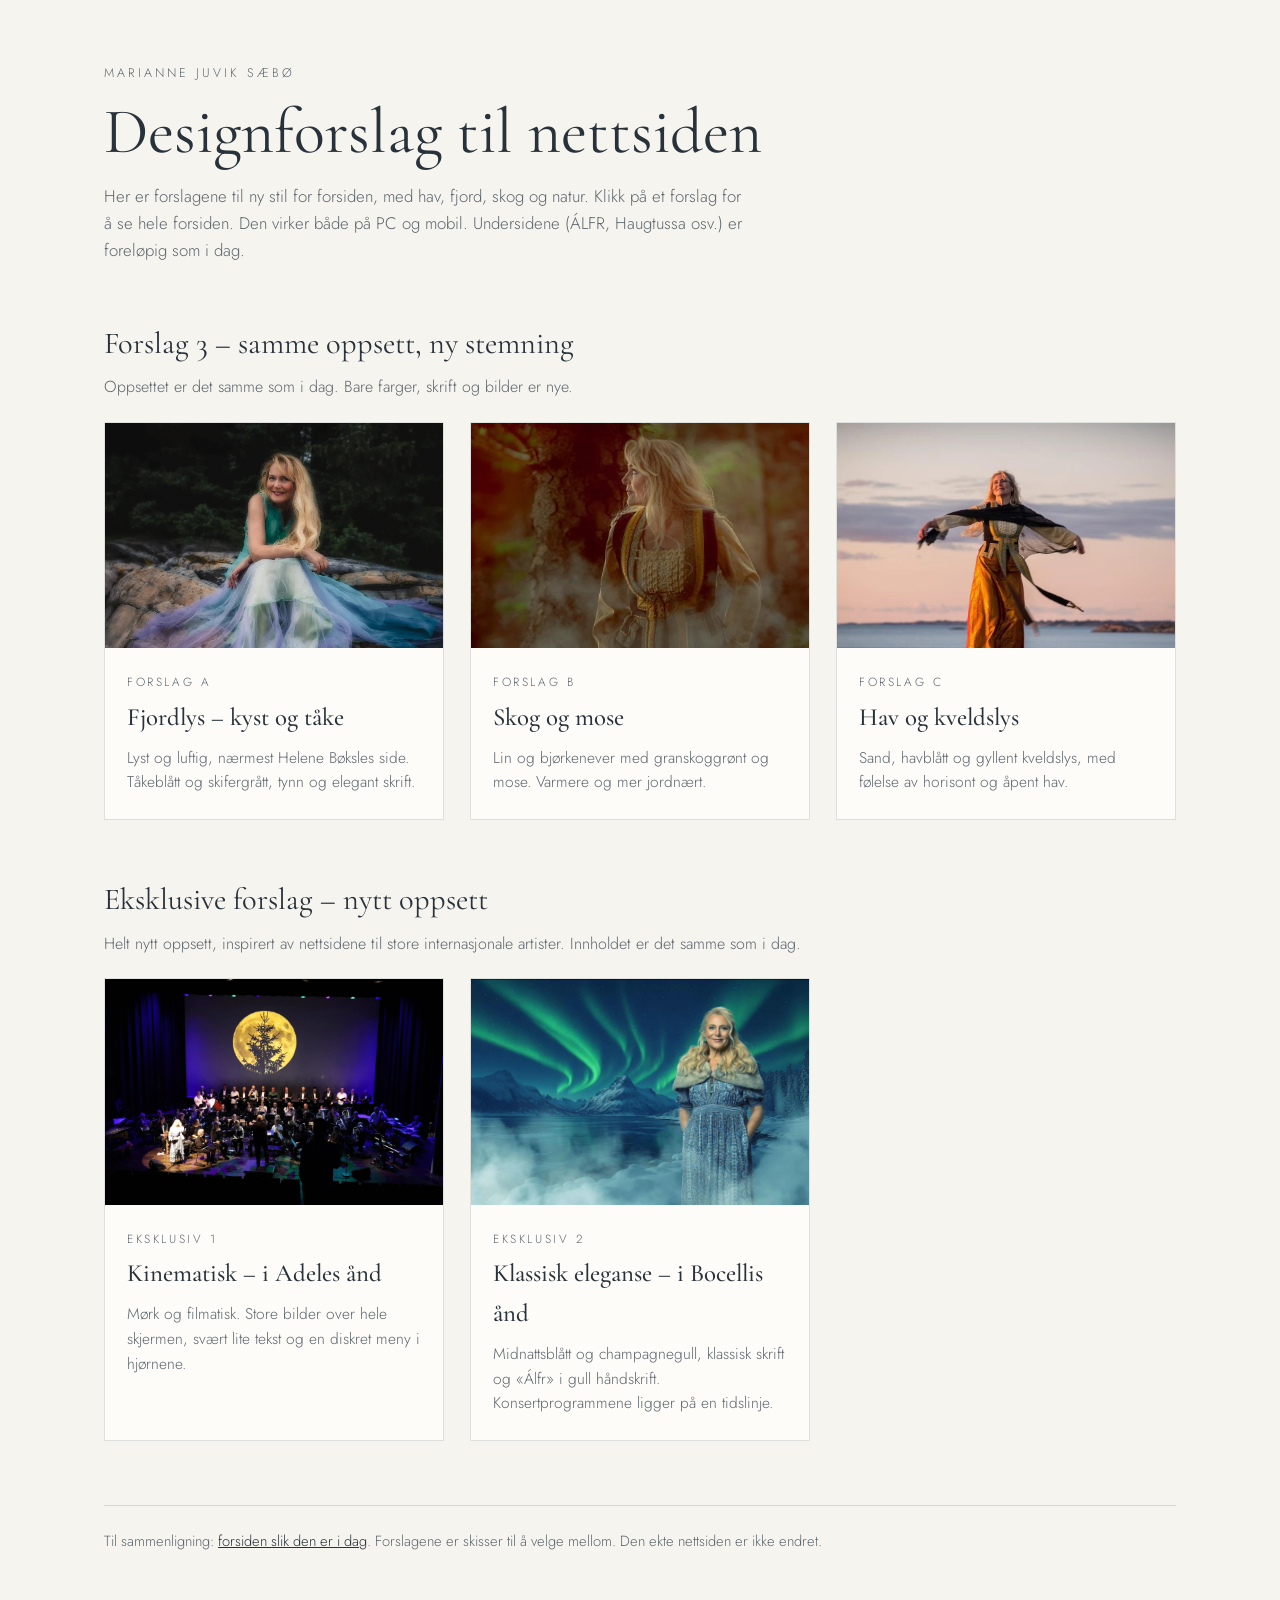
==== index.html @ 9a120208 "To eksklusive forslag lagt til på oversiktssiden Co-Authored-By: Claude Opus 5.5 <noreply@anthropic." ====
<!doctype html>
<html lang="no">
<head>
  <meta charset="utf-8">
  <meta name="viewport" content="width=device-width, initial-scale=1">
  <meta name="robots" content="noindex">
  <title>Designforslag – Marianne Juvik Sæbø</title>
  <link rel="icon" href="favicon.svg">
  <link rel="preconnect" href="https://fonts.googleapis.com">
  <link rel="preconnect" href="https://fonts.gstatic.com" crossorigin>
  <link href="https://fonts.googleapis.com/css2?family=Cormorant+Garamond:ital,wght@0,400;0,500;1,400&family=Jost:wght@300;400;500&display=swap" rel="stylesheet">
  <style>
    /* Oversikt over designforslagene. Bare for å velge – ikke en del av nettsiden. */
    :root {
      --bg: #f6f4ef;
      --kort: #fdfcf9;
      --tekst: #27323a;
      --dempet: #5d676d;
      --linje: rgba(39, 50, 58, 0.14);
    }
    * { box-sizing: border-box; }
    body {
      margin: 0;
      background: var(--bg);
      color: var(--tekst);
      font-family: "Jost", Arial, sans-serif;
      font-weight: 300;
      line-height: 1.6;
    }
    .wrap { max-width: 1120px; margin: 0 auto; padding: 64px 24px 80px; }
    .liten { font-size: 0.78rem; letter-spacing: 0.24em; text-transform: uppercase; color: var(--dempet); margin: 0 0 14px; }
    h1 {
      font-family: "Cormorant Garamond", Georgia, serif;
      font-weight: 400;
      font-size: clamp(2.4rem, 6vw, 4rem);
      line-height: 1.05;
      margin: 0 0 18px;
    }
    .ingress { max-width: 640px; color: var(--dempet); font-size: 1.05rem; margin: 0 0 48px; }
    h2 {
      font-family: "Cormorant Garamond", Georgia, serif;
      font-weight: 400;
      font-size: 1.9rem;
      margin: 56px 0 6px;
    }
    .forklaring { color: var(--dempet); margin: 0 0 22px; }
    .rutenett { display: grid; grid-template-columns: repeat(auto-fill, minmax(300px, 1fr)); gap: 26px; }
    .kort {
      display: flex;
      flex-direction: column;
      background: var(--kort);
      border: 1px solid var(--linje);
      color: inherit;
      text-decoration: none;
      transition: transform 0.25s ease, box-shadow 0.25s ease;
    }
    .kort:hover, .kort:focus-visible { transform: translateY(-3px); box-shadow: 0 14px 34px rgba(39, 50, 58, 0.12); }
    .kort img { width: 100%; aspect-ratio: 3 / 2; object-fit: cover; display: block; }
    .kort-tekst { padding: 20px 22px 24px; }
    .bokstav { font-size: 0.74rem; letter-spacing: 0.22em; text-transform: uppercase; color: var(--dempet); }
    .kort h3 {
      font-family: "Cormorant Garamond", Georgia, serif;
      font-weight: 500;
      font-size: 1.55rem;
      margin: 4px 0 8px;
    }
    .kort p { margin: 0; color: var(--dempet); font-size: 0.97rem; }
    .kommer { opacity: 0.6; pointer-events: none; }
    .bunn { margin-top: 64px; padding-top: 24px; border-top: 1px solid var(--linje); color: var(--dempet); font-size: 0.92rem; }
    .bunn a { color: var(--tekst); }
    @media (prefers-reduced-motion: reduce) { .kort { transition: none; } .kort:hover { transform: none; } }
  </style>
</head>
<body>
  <main class="wrap">
    <p class="liten">Marianne Juvik Sæbø</p>
    <h1>Designforslag til nettsiden</h1>
    <p class="ingress">
      Her er forslagene til ny stil for forsiden, med hav, fjord, skog og natur. Klikk på et forslag for å se hele forsiden.
      Den virker både på PC og mobil. Undersidene (ÁLFR, Haugtussa osv.) er foreløpig som i dag.
    </p>

    <h2>Forslag 3 – samme oppsett, ny stemning</h2>
    <p class="forklaring">Oppsettet er det samme som i dag. Bare farger, skrift og bilder er nye.</p>
    <div class="rutenett">
      <a class="kort" href="index-a.html">
        <img src="nye-bilder/1.webp" alt="Marianne på svaberget i tyllkjole" style="object-position: 50% 30%">
        <span class="kort-tekst">
          <span class="bokstav">Forslag A</span>
          <h3>Fjordlys – kyst og tåke</h3>
          <p>Lyst og luftig, nærmest Helene Bøksles side. Tåkeblått og skifergrått, tynn og elegant skrift.</p>
        </span>
      </a>
      <a class="kort" href="index-b.html">
        <img src="nye-bilder/10.webp" alt="Marianne i bunad i tåkete skog" style="object-position: 50% 25%">
        <span class="kort-tekst">
          <span class="bokstav">Forslag B</span>
          <h3>Skog og mose</h3>
          <p>Lin og bjørkenever med granskoggrønt og mose. Varmere og mer jordnært.</p>
        </span>
      </a>
      <a class="kort" href="index-c.html">
        <img src="nye-bilder/13.webp" alt="Marianne i gullkjole på kystheia i solnedgang" style="object-position: 50% 35%">
        <span class="kort-tekst">
          <span class="bokstav">Forslag C</span>
          <h3>Hav og kveldslys</h3>
          <p>Sand, havblått og gyllent kveldslys, med følelse av horisont og åpent hav.</p>
        </span>
      </a>
    </div>

    <h2>Eksklusive forslag – nytt oppsett</h2>
    <p class="forklaring">Helt nytt oppsett, inspirert av nettsidene til store internasjonale artister. Innholdet er det samme som i dag.</p>
    <div class="rutenett">
      <a class="kort" href="eksklusiv-1.html">
        <img src="nye-bilder/9.webp" alt="Konsert med månen og grana på lerretet" style="object-position: 50% 40%">
        <span class="kort-tekst">
          <span class="bokstav">Eksklusiv 1</span>
          <h3>Kinematisk – i Adeles ånd</h3>
          <p>Mørk og filmatisk. Store bilder over hele skjermen, svært lite tekst og en diskret meny i hjørnene.</p>
        </span>
      </a>
      <a class="kort" href="eksklusiv-2.html">
        <img src="nye-bilder/12.webp" alt="Marianne foran nordlyset over fjorden" style="object-position: 70% 30%">
        <span class="kort-tekst">
          <span class="bokstav">Eksklusiv 2</span>
          <h3>Klassisk eleganse – i Bocellis ånd</h3>
          <p>Midnattsblått og champagnegull, klassisk skrift og «Álfr» i gull håndskrift. Konsertprogrammene ligger på en tidslinje.</p>
        </span>
      </a>
    </div>

    <p class="bunn">
      Til sammenligning: <a href="dagens.html">forsiden slik den er i dag</a>.
      Forslagene er skisser til å velge mellom. Den ekte nettsiden er ikke endret.
    </p>
  </main>
</body>
</html>
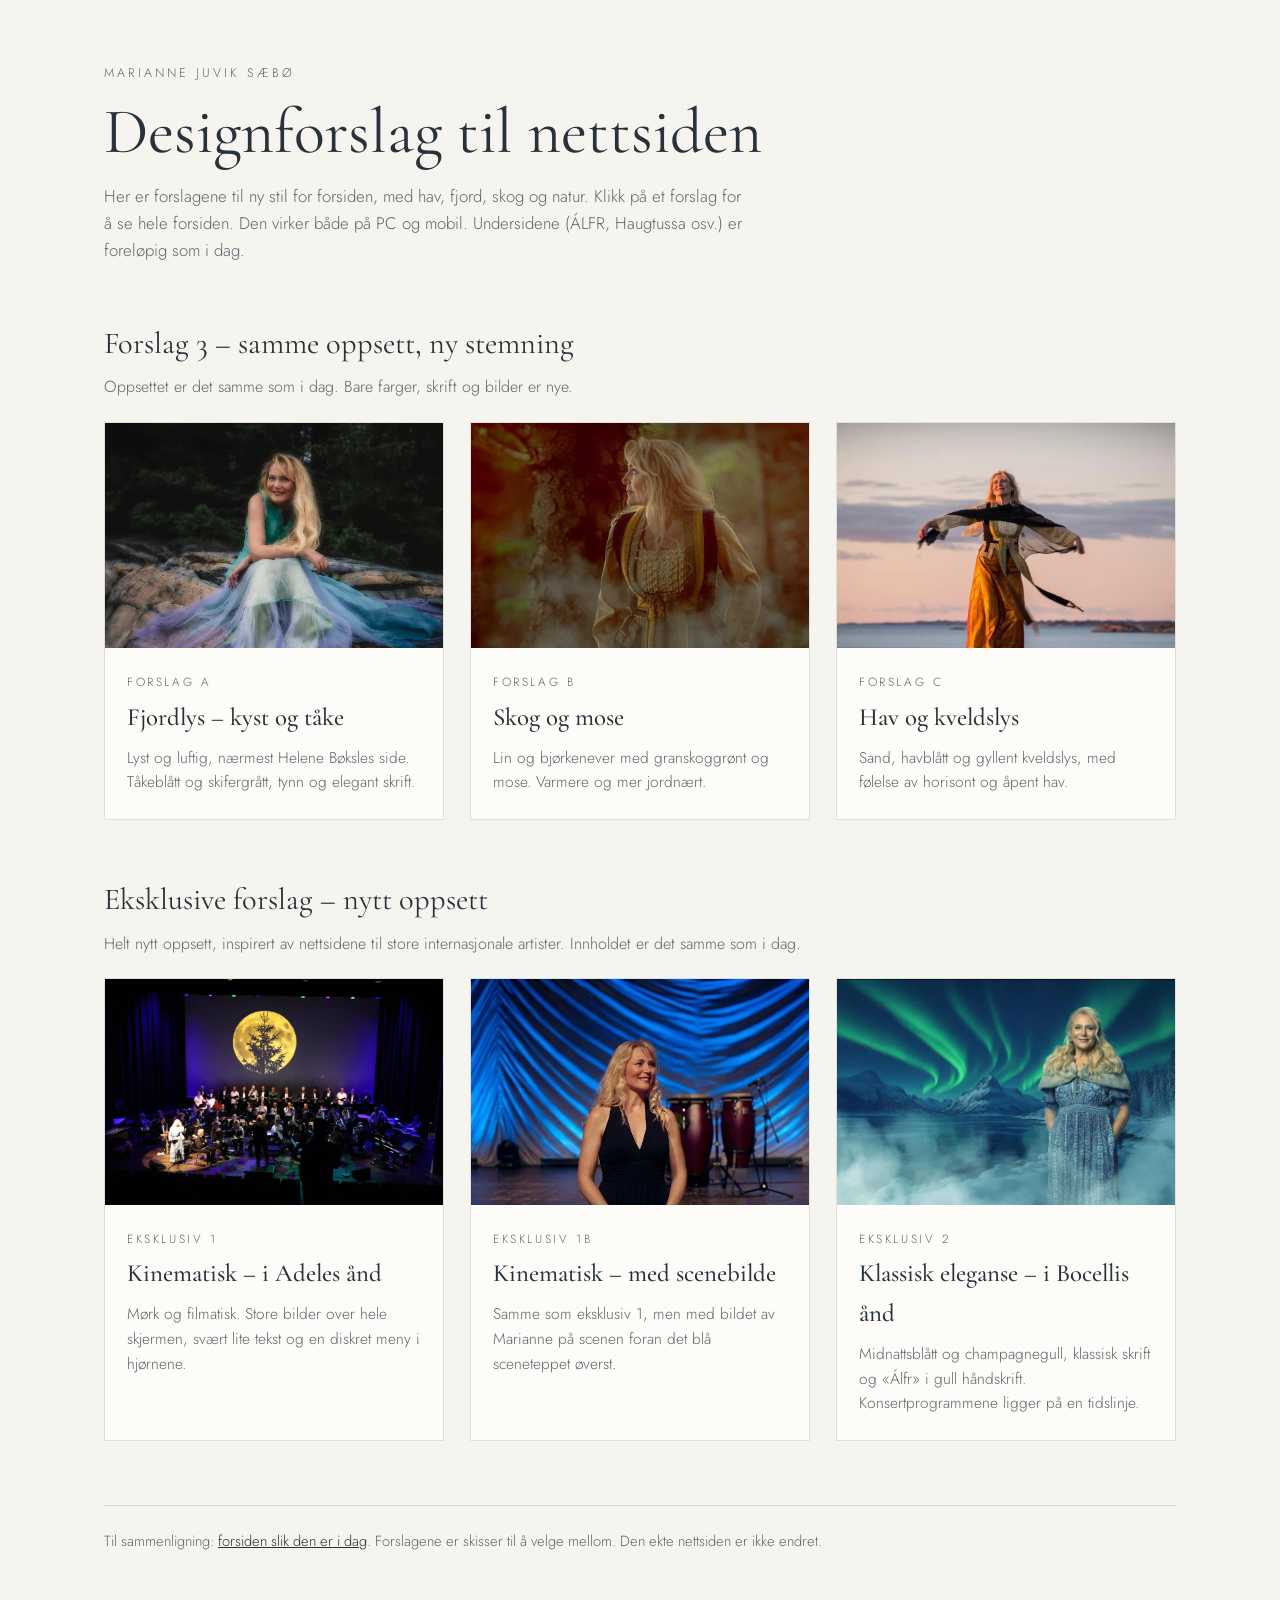
==== commit eea5233b: "Eksklusiv 1b: variant med scenebildet øverst, Marianne på samme sted Co-Authored-By: Claude Opus 5.5" ====
--- a/index.html
+++ b/index.html
@@ -120,6 +120,14 @@
           <p>Mørk og filmatisk. Store bilder over hele skjermen, svært lite tekst og en diskret meny i hjørnene.</p>
         </span>
       </a>
+      <a class="kort" href="eksklusiv-1b.html">
+        <img src="nye-bilder/18.webp" alt="Marianne på scenen foran blått sceneteppe" style="object-position: 52% 40%">
+        <span class="kort-tekst">
+          <span class="bokstav">Eksklusiv 1b</span>
+          <h3>Kinematisk – med scenebilde</h3>
+          <p>Samme som eksklusiv 1, men med bildet av Marianne på scenen foran det blå sceneteppet øverst.</p>
+        </span>
+      </a>
       <a class="kort" href="eksklusiv-2.html">
         <img src="nye-bilder/12.webp" alt="Marianne foran nordlyset over fjorden" style="object-position: 70% 30%">
         <span class="kort-tekst">
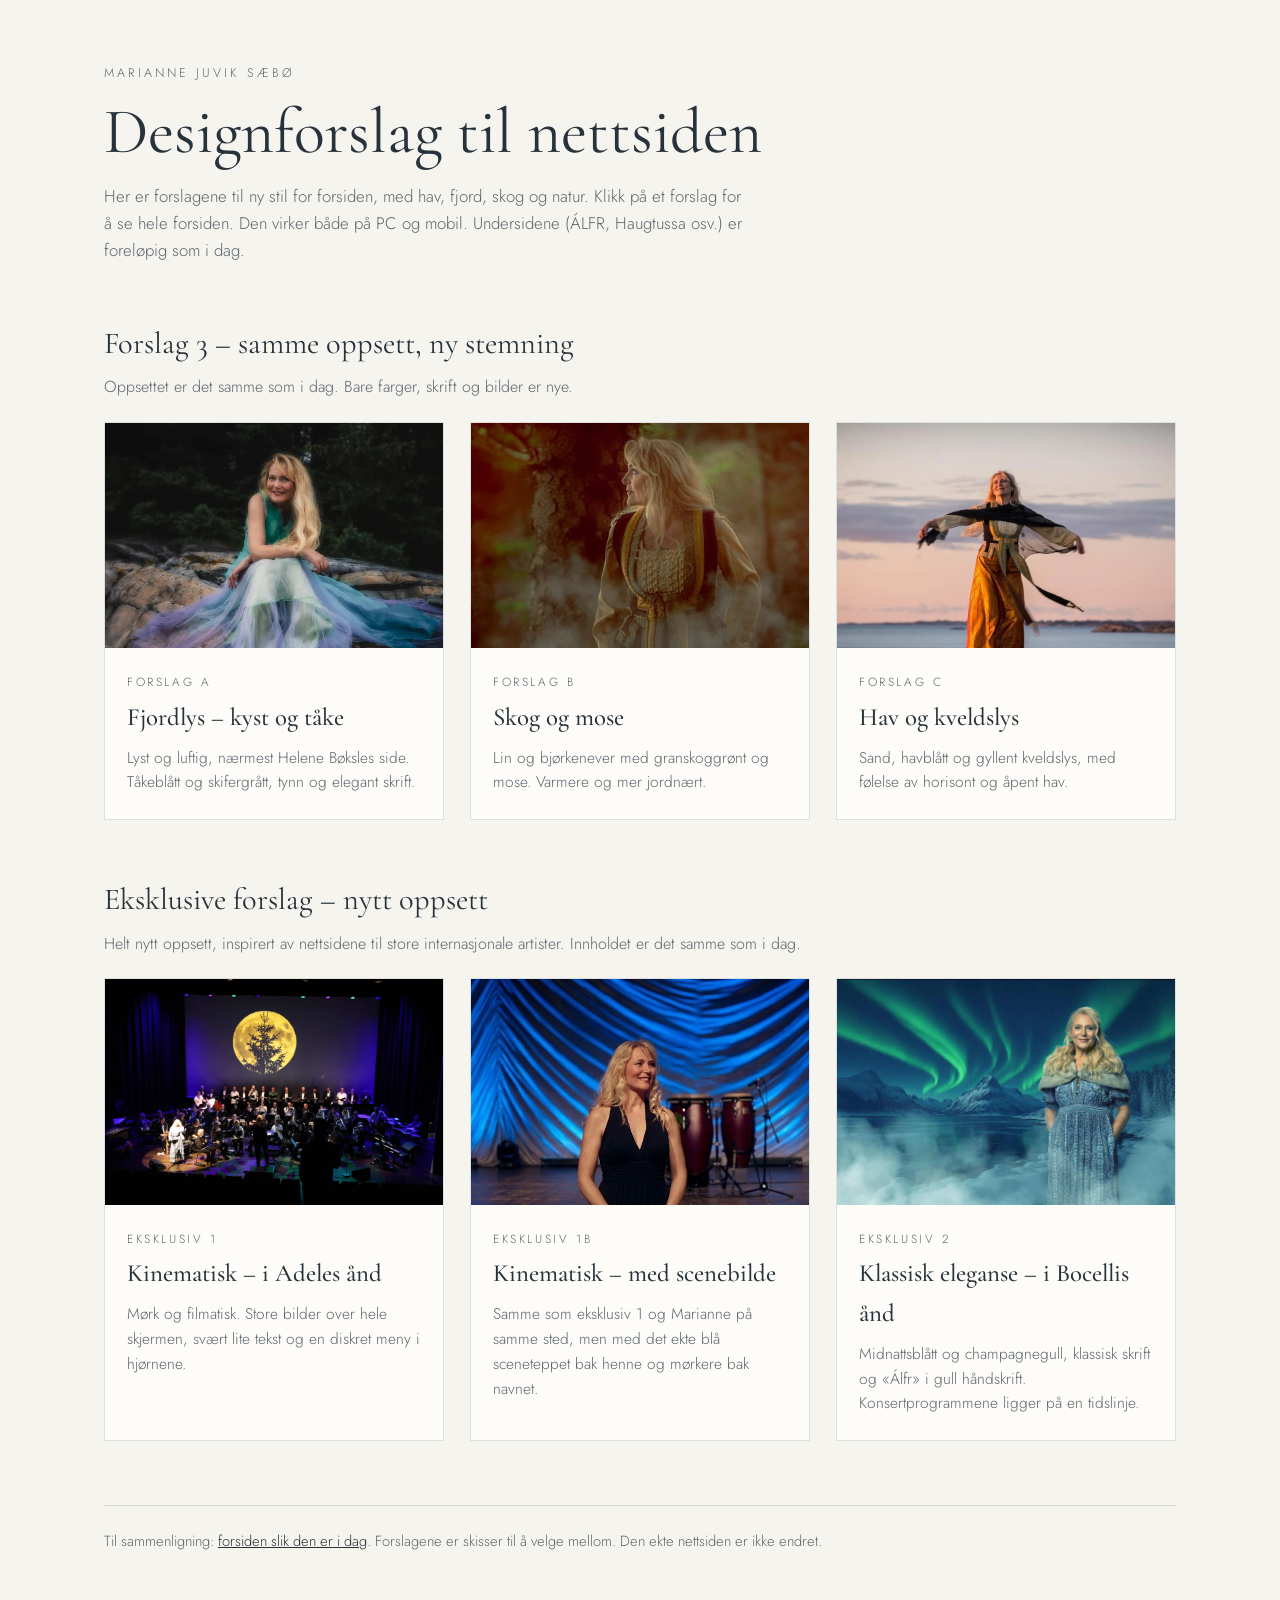
==== commit 06a5c85c: "Eksklusiv 1b: Marianne plassert som i eksklusiv 1, ekte sceneteppe bak, mørkere bak navnet Co-Author" ====
--- a/index.html
+++ b/index.html
@@ -125,7 +125,7 @@
         <span class="kort-tekst">
           <span class="bokstav">Eksklusiv 1b</span>
           <h3>Kinematisk – med scenebilde</h3>
-          <p>Samme som eksklusiv 1, men med bildet av Marianne på scenen foran det blå sceneteppet øverst.</p>
+          <p>Samme som eksklusiv 1 og Marianne på samme sted, men med det ekte blå sceneteppet bak henne og mørkere bak navnet.</p>
         </span>
       </a>
       <a class="kort" href="eksklusiv-2.html">
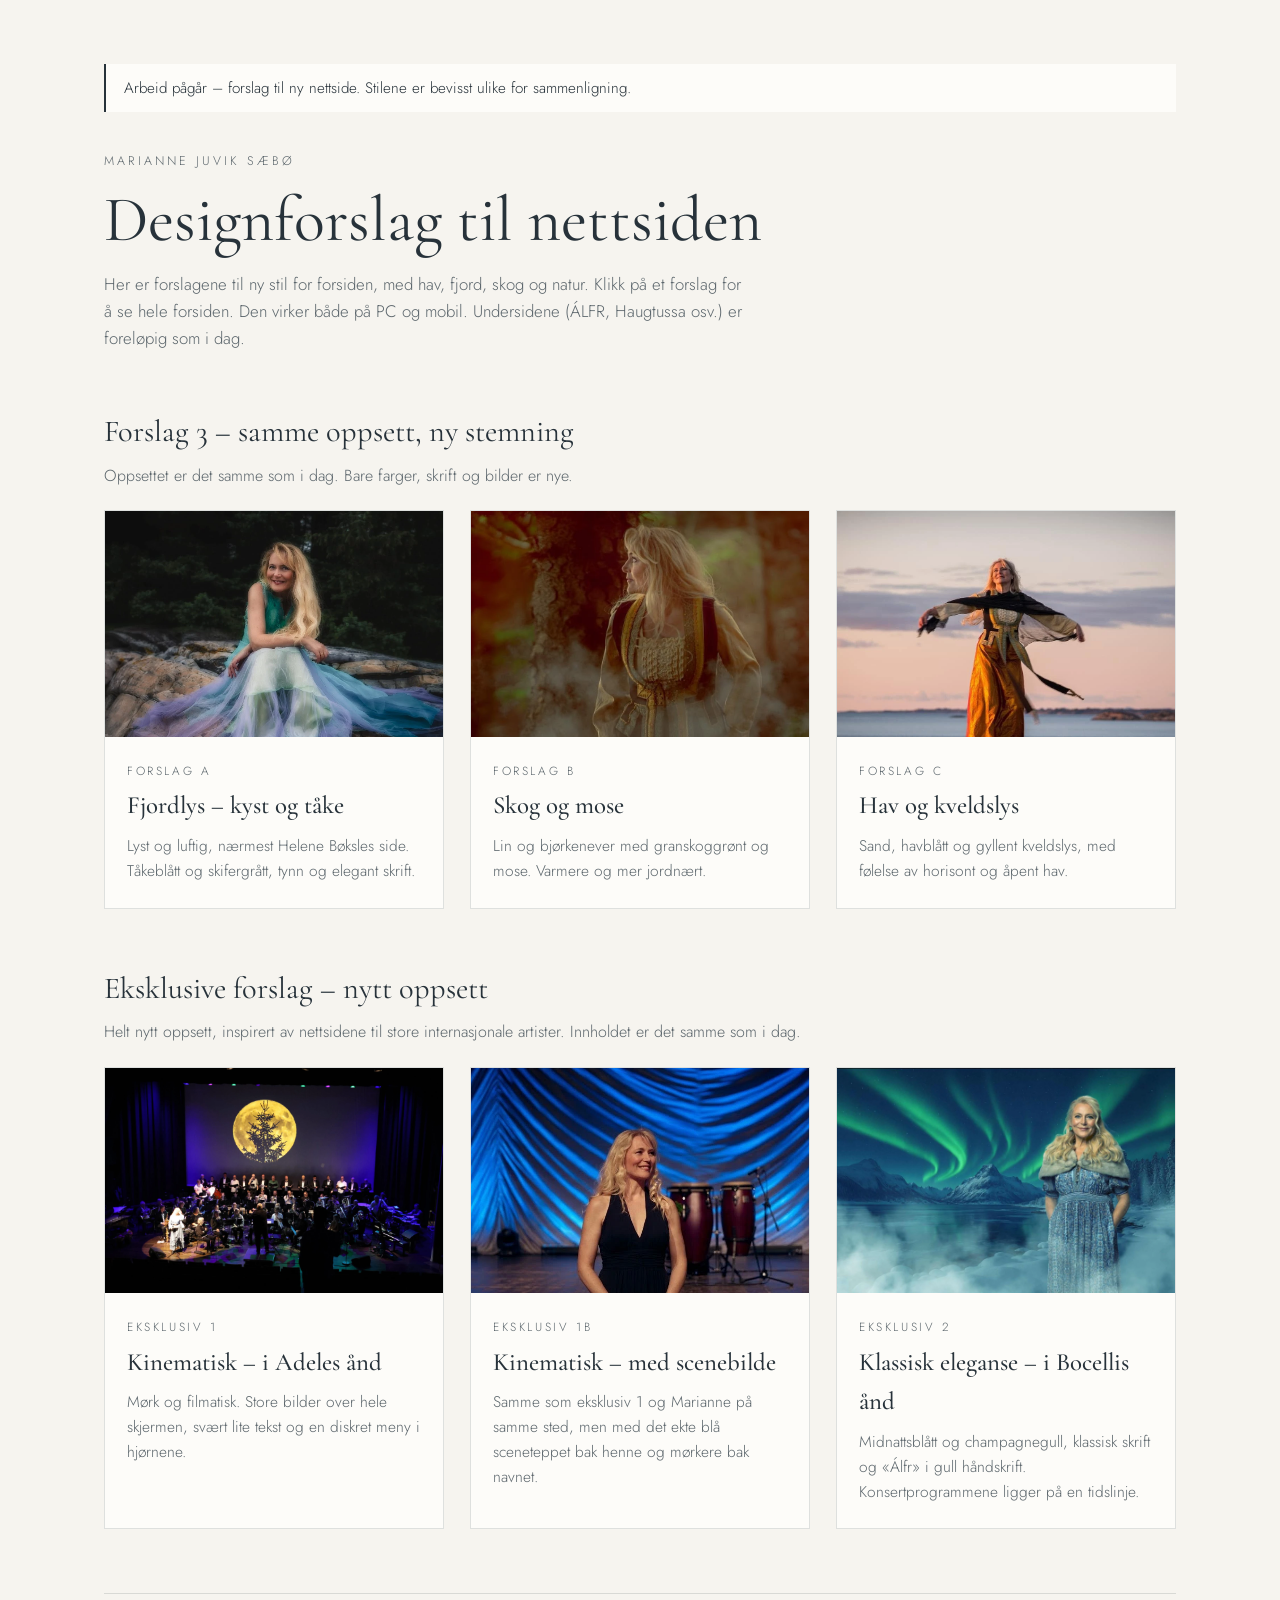
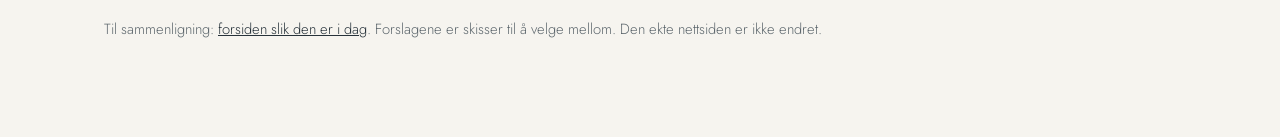
==== commit 16c23a54: "Oversikten: merknad om at arbeid pågår og at stilene er bevisst ulike Co-Authored-By: Claude Opus 5." ====
--- a/index.html
+++ b/index.html
@@ -28,6 +28,15 @@
       line-height: 1.6;
     }
     .wrap { max-width: 1120px; margin: 0 auto; padding: 64px 24px 80px; }
+    /* Merknad øverst: arbeid pågår */
+    .merknad {
+      margin: 0 0 40px;
+      padding: 12px 18px;
+      border-left: 2px solid var(--tekst);
+      background: var(--kort);
+      color: var(--tekst);
+      font-size: 0.95rem;
+    }
     .liten { font-size: 0.78rem; letter-spacing: 0.24em; text-transform: uppercase; color: var(--dempet); margin: 0 0 14px; }
     h1 {
       font-family: "Cormorant Garamond", Georgia, serif;
@@ -73,6 +82,7 @@
 </head>
 <body>
   <main class="wrap">
+    <p class="merknad">Arbeid pågår – forslag til ny nettside. Stilene er bevisst ulike for sammenligning.</p>
     <p class="liten">Marianne Juvik Sæbø</p>
     <h1>Designforslag til nettsiden</h1>
     <p class="ingress">
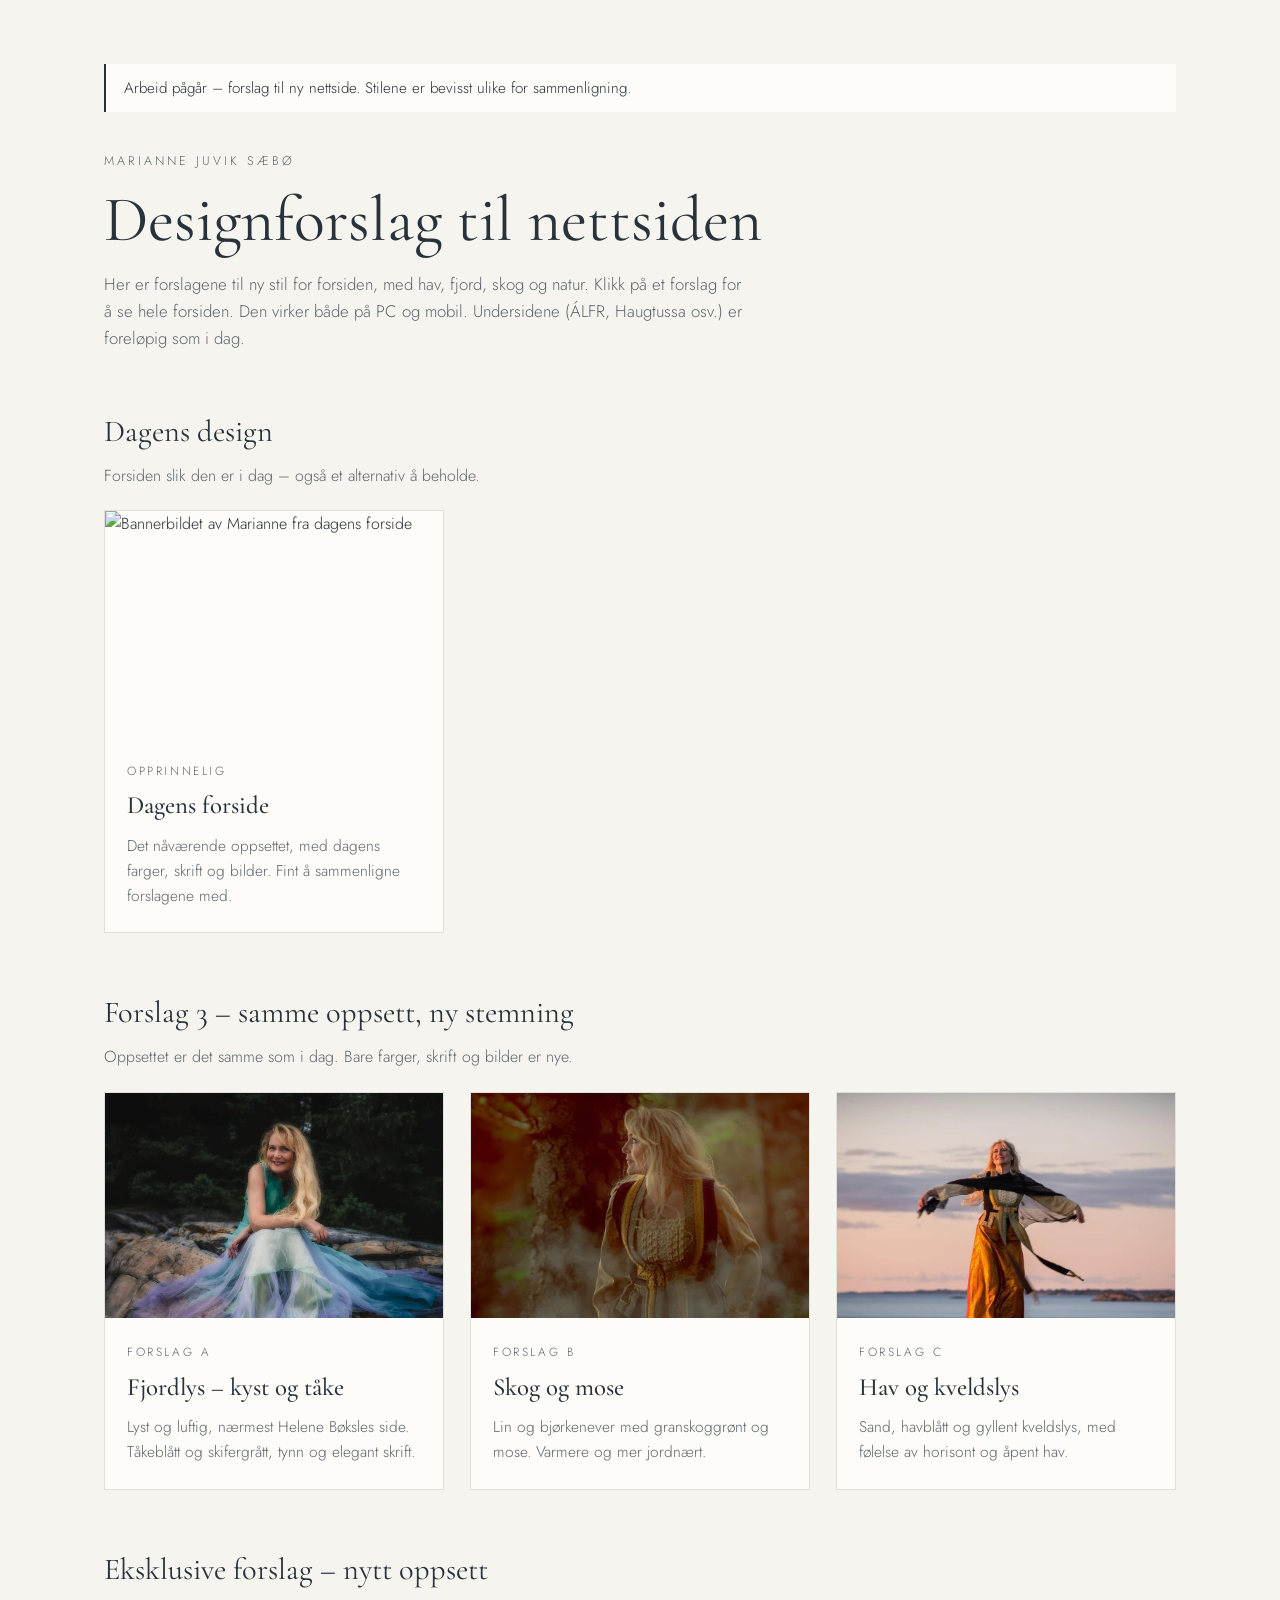
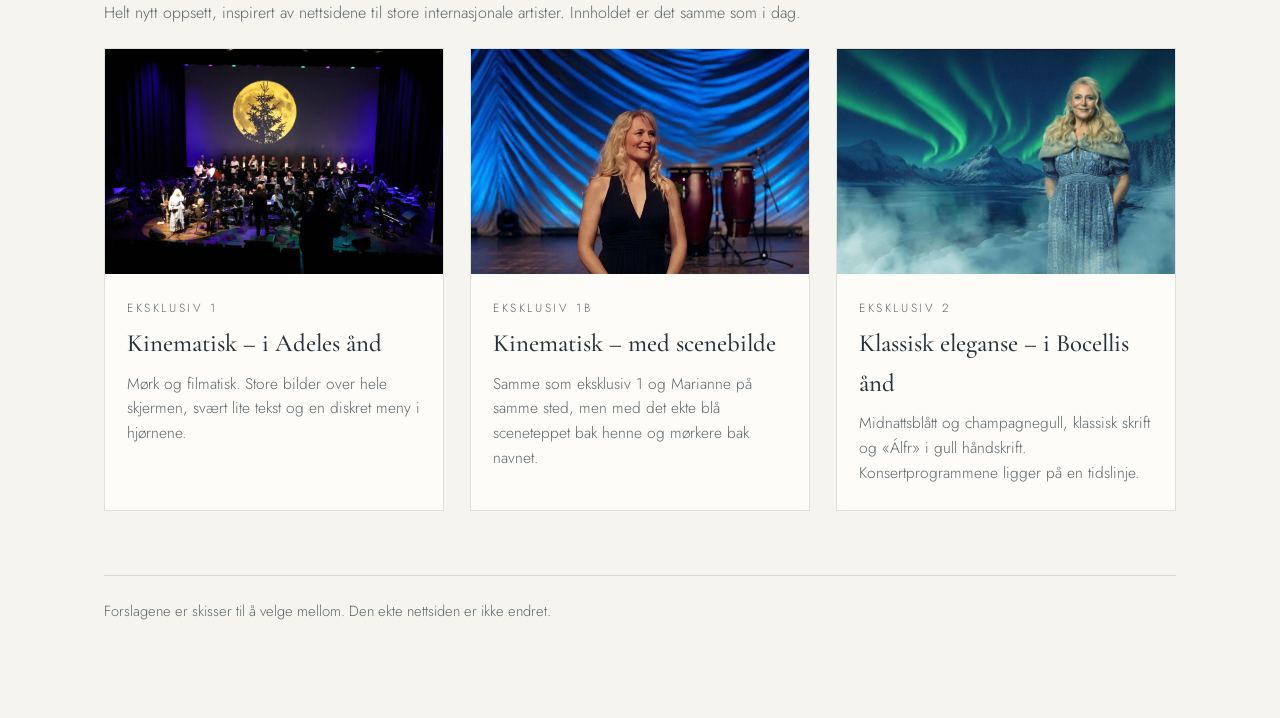
==== commit e8d98d5a: "Oversikten: dagens forside lagt inn som eget designkort Co-Authored-By: Claude Opus 5.5 <noreply@ant" ====
--- a/index.html
+++ b/index.html
@@ -90,6 +90,19 @@
       Den virker både på PC og mobil. Undersidene (ÁLFR, Haugtussa osv.) er foreløpig som i dag.
     </p>
 
+    <h2>Dagens design</h2>
+    <p class="forklaring">Forsiden slik den er i dag – også et alternativ å beholde.</p>
+    <div class="rutenett">
+      <a class="kort" href="dagens.html">
+        <img src="https://res.cloudinary.com/ddr47lhck/image/upload/f_auto,q_auto,c_fill,g_face,w_900,h_600/v1781169224/marianne_skwzxk.png" alt="Bannerbildet av Marianne fra dagens forside" style="object-position: 50% 30%">
+        <span class="kort-tekst">
+          <span class="bokstav">Opprinnelig</span>
+          <h3>Dagens forside</h3>
+          <p>Det nåværende oppsettet, med dagens farger, skrift og bilder. Fint å sammenligne forslagene med.</p>
+        </span>
+      </a>
+    </div>
+
     <h2>Forslag 3 – samme oppsett, ny stemning</h2>
     <p class="forklaring">Oppsettet er det samme som i dag. Bare farger, skrift og bilder er nye.</p>
     <div class="rutenett">
@@ -149,7 +162,6 @@
     </div>
 
     <p class="bunn">
-      Til sammenligning: <a href="dagens.html">forsiden slik den er i dag</a>.
       Forslagene er skisser til å velge mellom. Den ekte nettsiden er ikke endret.
     </p>
   </main>
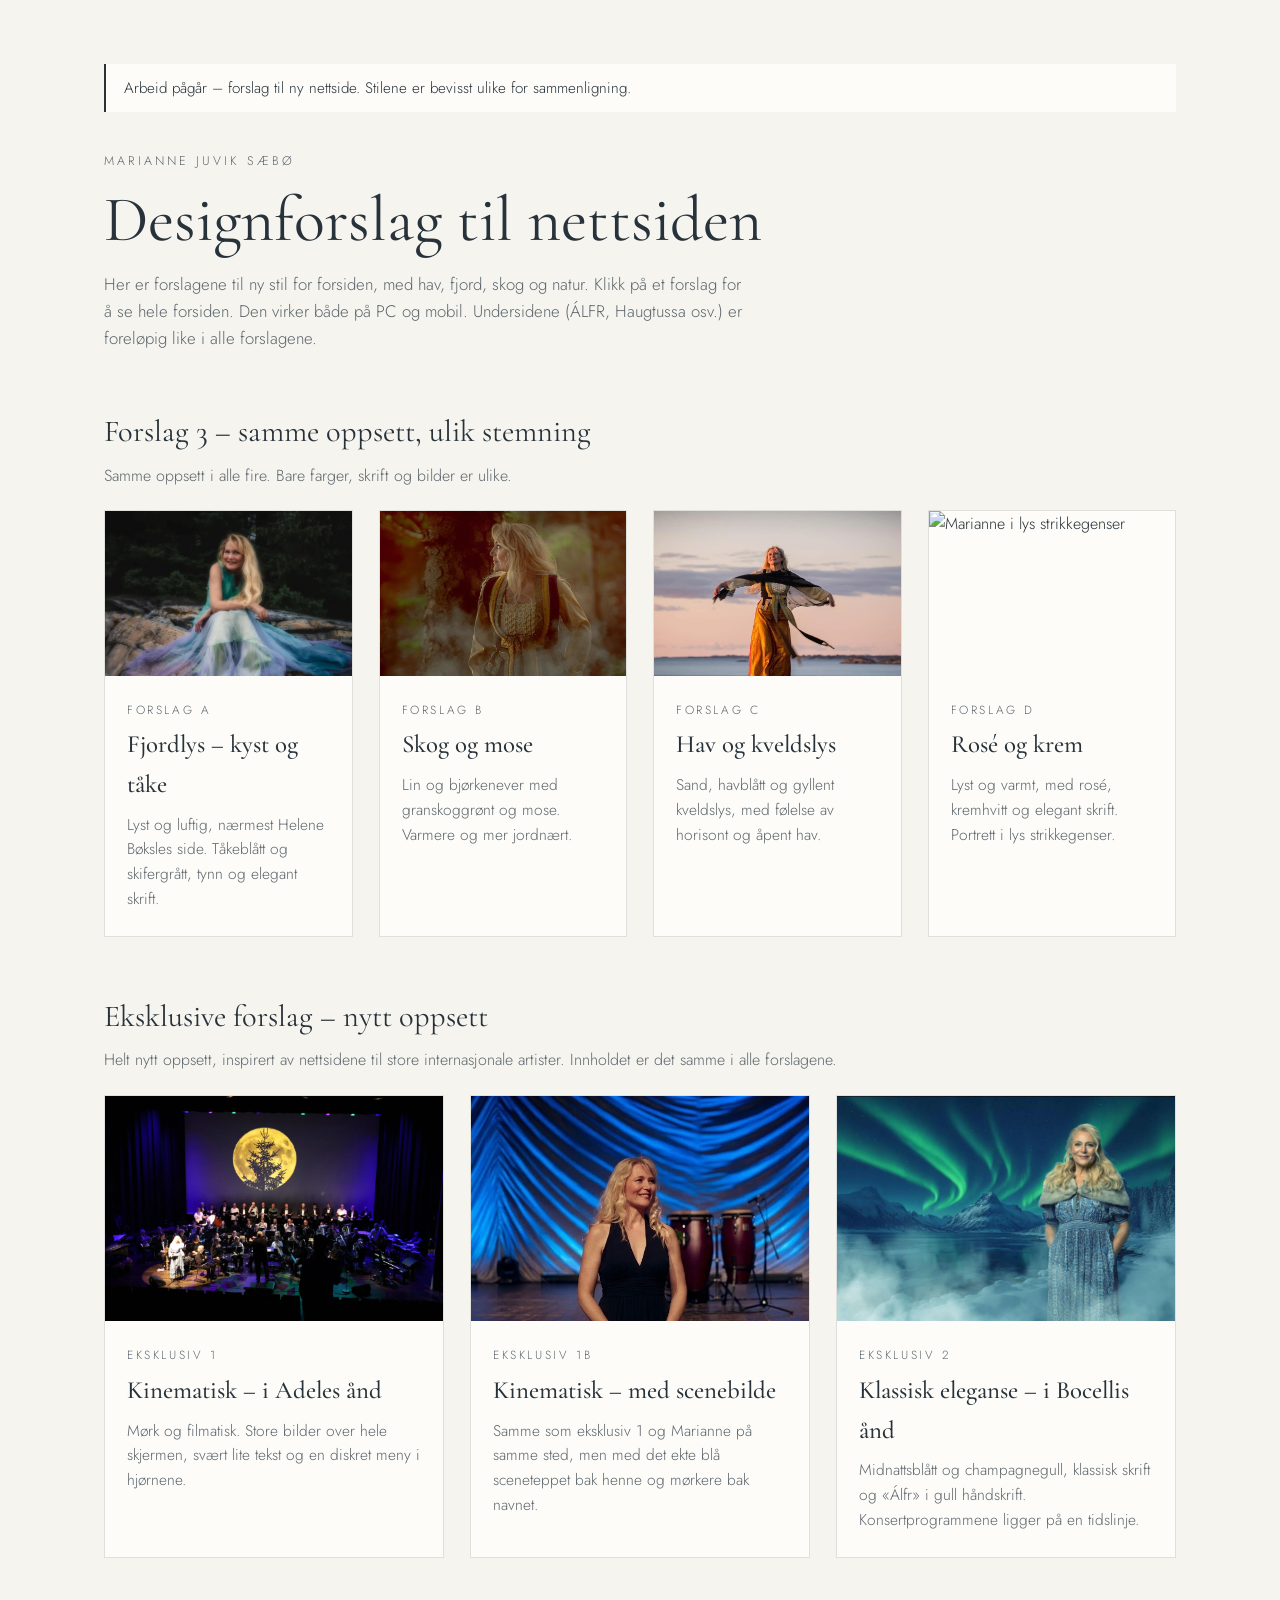
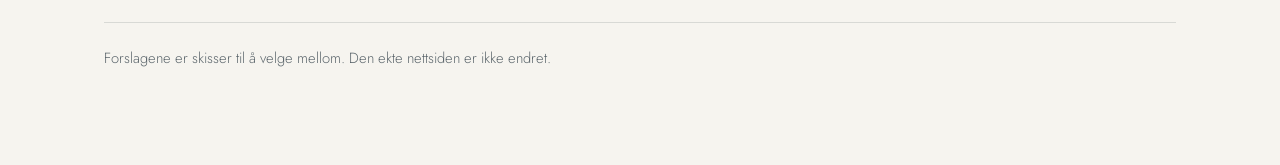
==== commit 20a7d83b: "Oversikten: dagens design vist som forslag D «Rosé og krem» (dagens.html -> index-d.html) Co-Authore" ====
--- a/index.html
+++ b/index.html
@@ -54,6 +54,8 @@
     }
     .forklaring { color: var(--dempet); margin: 0 0 22px; }
     .rutenett { display: grid; grid-template-columns: repeat(auto-fill, minmax(300px, 1fr)); gap: 26px; }
+    /* Fire forslag med samme oppsett: plass til alle fire på én rad på PC */
+    .rutenett--fire { grid-template-columns: repeat(auto-fill, minmax(230px, 1fr)); }
     .kort {
       display: flex;
       flex-direction: column;
@@ -87,25 +89,12 @@
     <h1>Designforslag til nettsiden</h1>
     <p class="ingress">
       Her er forslagene til ny stil for forsiden, med hav, fjord, skog og natur. Klikk på et forslag for å se hele forsiden.
-      Den virker både på PC og mobil. Undersidene (ÁLFR, Haugtussa osv.) er foreløpig som i dag.
+      Den virker både på PC og mobil. Undersidene (ÁLFR, Haugtussa osv.) er foreløpig like i alle forslagene.
     </p>
 
-    <h2>Dagens design</h2>
-    <p class="forklaring">Forsiden slik den er i dag – også et alternativ å beholde.</p>
-    <div class="rutenett">
-      <a class="kort" href="dagens.html">
-        <img src="https://res.cloudinary.com/ddr47lhck/image/upload/f_auto,q_auto,c_fill,g_face,w_900,h_600/v1781169224/marianne_skwzxk.png" alt="Bannerbildet av Marianne fra dagens forside" style="object-position: 50% 30%">
-        <span class="kort-tekst">
-          <span class="bokstav">Opprinnelig</span>
-          <h3>Dagens forside</h3>
-          <p>Det nåværende oppsettet, med dagens farger, skrift og bilder. Fint å sammenligne forslagene med.</p>
-        </span>
-      </a>
-    </div>
-
-    <h2>Forslag 3 – samme oppsett, ny stemning</h2>
-    <p class="forklaring">Oppsettet er det samme som i dag. Bare farger, skrift og bilder er nye.</p>
-    <div class="rutenett">
+    <h2>Forslag 3 – samme oppsett, ulik stemning</h2>
+    <p class="forklaring">Samme oppsett i alle fire. Bare farger, skrift og bilder er ulike.</p>
+    <div class="rutenett rutenett--fire">
       <a class="kort" href="index-a.html">
         <img src="nye-bilder/1.webp" alt="Marianne på svaberget i tyllkjole" style="object-position: 50% 30%">
         <span class="kort-tekst">
@@ -130,10 +119,18 @@
           <p>Sand, havblått og gyllent kveldslys, med følelse av horisont og åpent hav.</p>
         </span>
       </a>
+      <a class="kort" href="index-d.html">
+        <img src="https://res.cloudinary.com/ddr47lhck/image/upload/f_auto,q_auto,c_fill,g_face,w_900,h_600/v1781169224/marianne_skwzxk.png" alt="Marianne i lys strikkegenser" style="object-position: 50% 30%">
+        <span class="kort-tekst">
+          <span class="bokstav">Forslag D</span>
+          <h3>Rosé og krem</h3>
+          <p>Lyst og varmt, med rosé, kremhvitt og elegant skrift. Portrett i lys strikkegenser.</p>
+        </span>
+      </a>
     </div>
 
     <h2>Eksklusive forslag – nytt oppsett</h2>
-    <p class="forklaring">Helt nytt oppsett, inspirert av nettsidene til store internasjonale artister. Innholdet er det samme som i dag.</p>
+    <p class="forklaring">Helt nytt oppsett, inspirert av nettsidene til store internasjonale artister. Innholdet er det samme i alle forslagene.</p>
     <div class="rutenett">
       <a class="kort" href="eksklusiv-1.html">
         <img src="nye-bilder/9.webp" alt="Konsert med månen og grana på lerretet" style="object-position: 50% 40%">
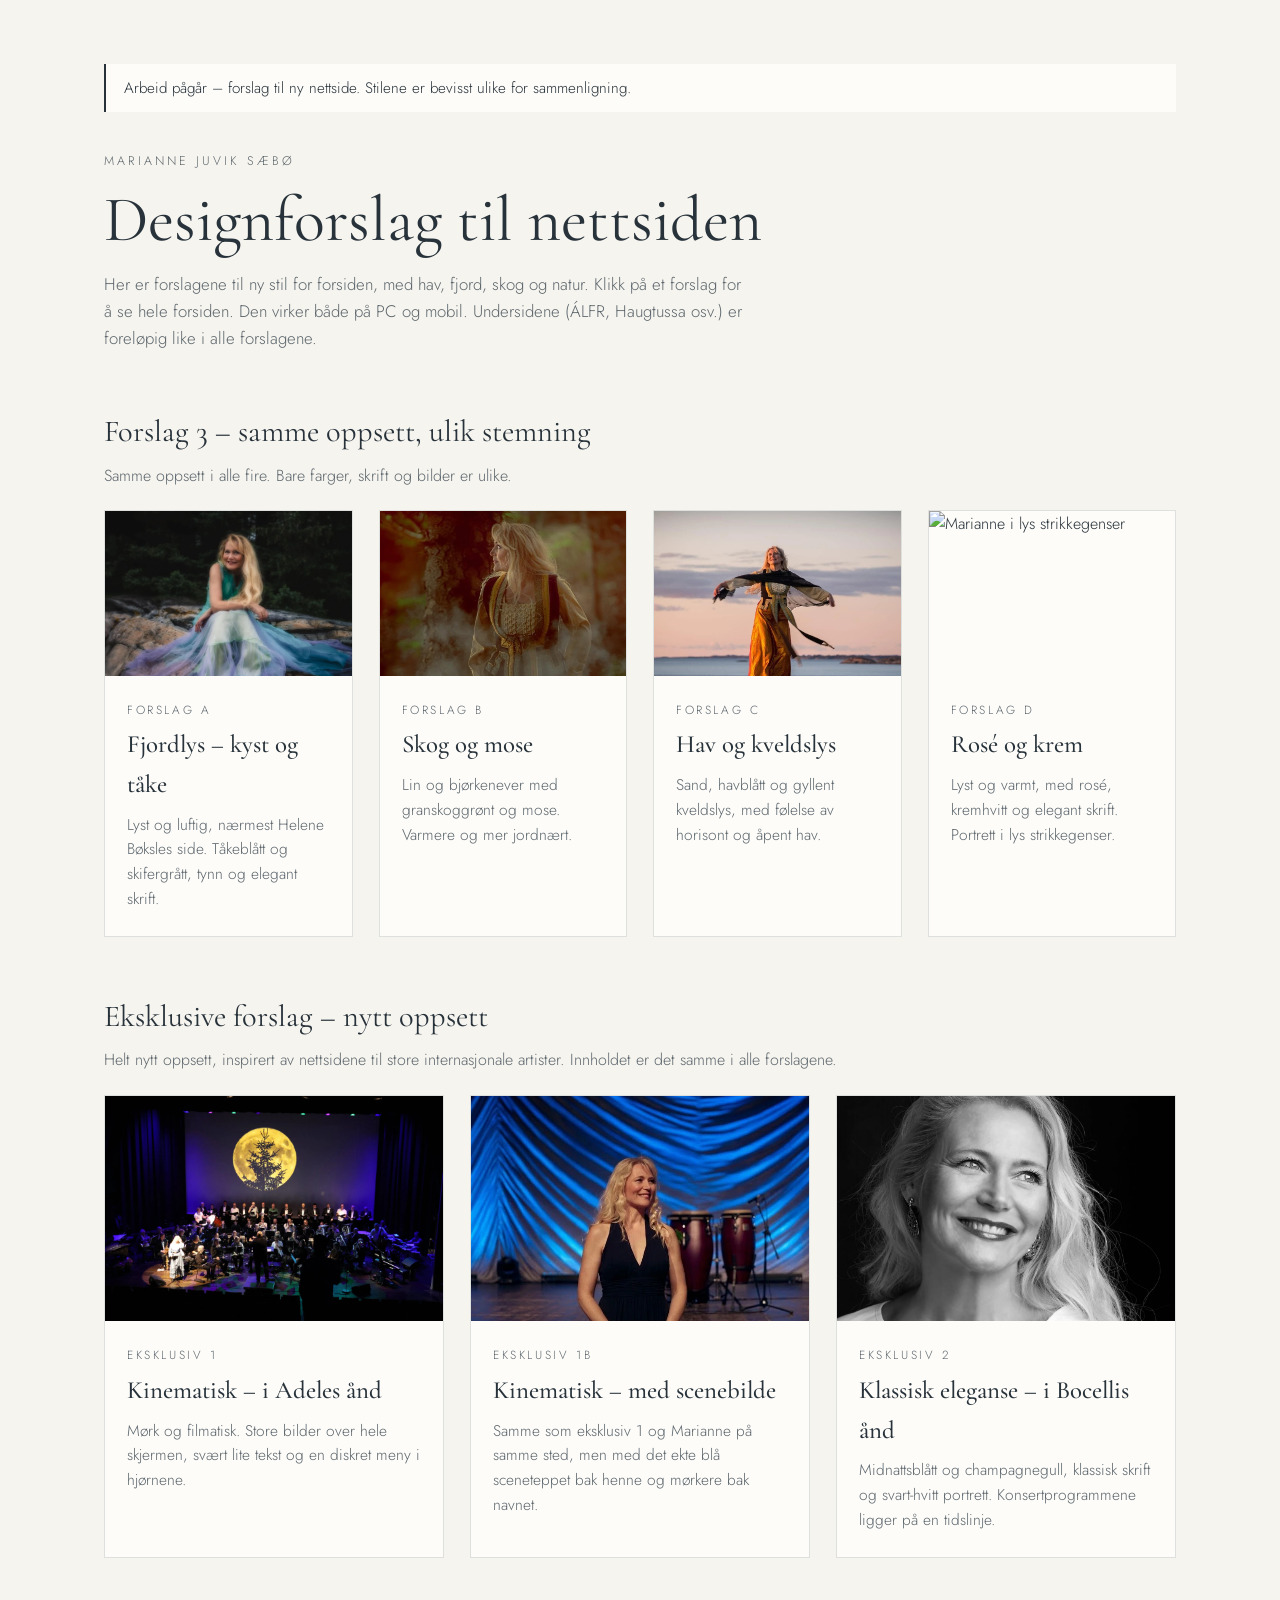
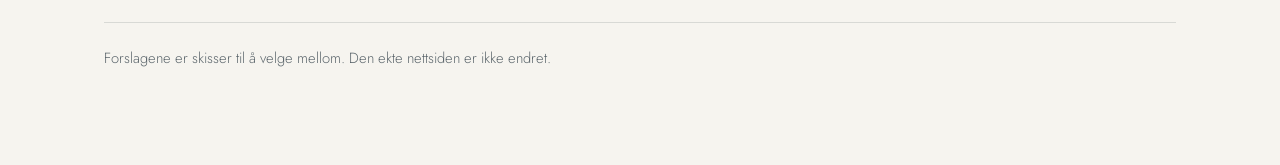
==== commit a7f8ebd1: "Bocelli-forslaget: svart-hvitt portrett i Om Marianne og på kortet i oversikten Co-Authored-By: Clau" ====
--- a/index.html
+++ b/index.html
@@ -149,11 +149,11 @@
         </span>
       </a>
       <a class="kort" href="eksklusiv-2.html">
-        <img src="nye-bilder/12.webp" alt="Marianne foran nordlyset over fjorden" style="object-position: 70% 30%">
+        <img src="nye-bilder/22-portrett-sh.webp" alt="Svart-hvitt portrett av Marianne i hvit bluse" style="object-position: 50% 22%">
         <span class="kort-tekst">
           <span class="bokstav">Eksklusiv 2</span>
           <h3>Klassisk eleganse – i Bocellis ånd</h3>
-          <p>Midnattsblått og champagnegull, klassisk skrift og «Álfr» i gull håndskrift. Konsertprogrammene ligger på en tidslinje.</p>
+          <p>Midnattsblått og champagnegull, klassisk skrift og svart-hvitt portrett. Konsertprogrammene ligger på en tidslinje.</p>
         </span>
       </a>
     </div>
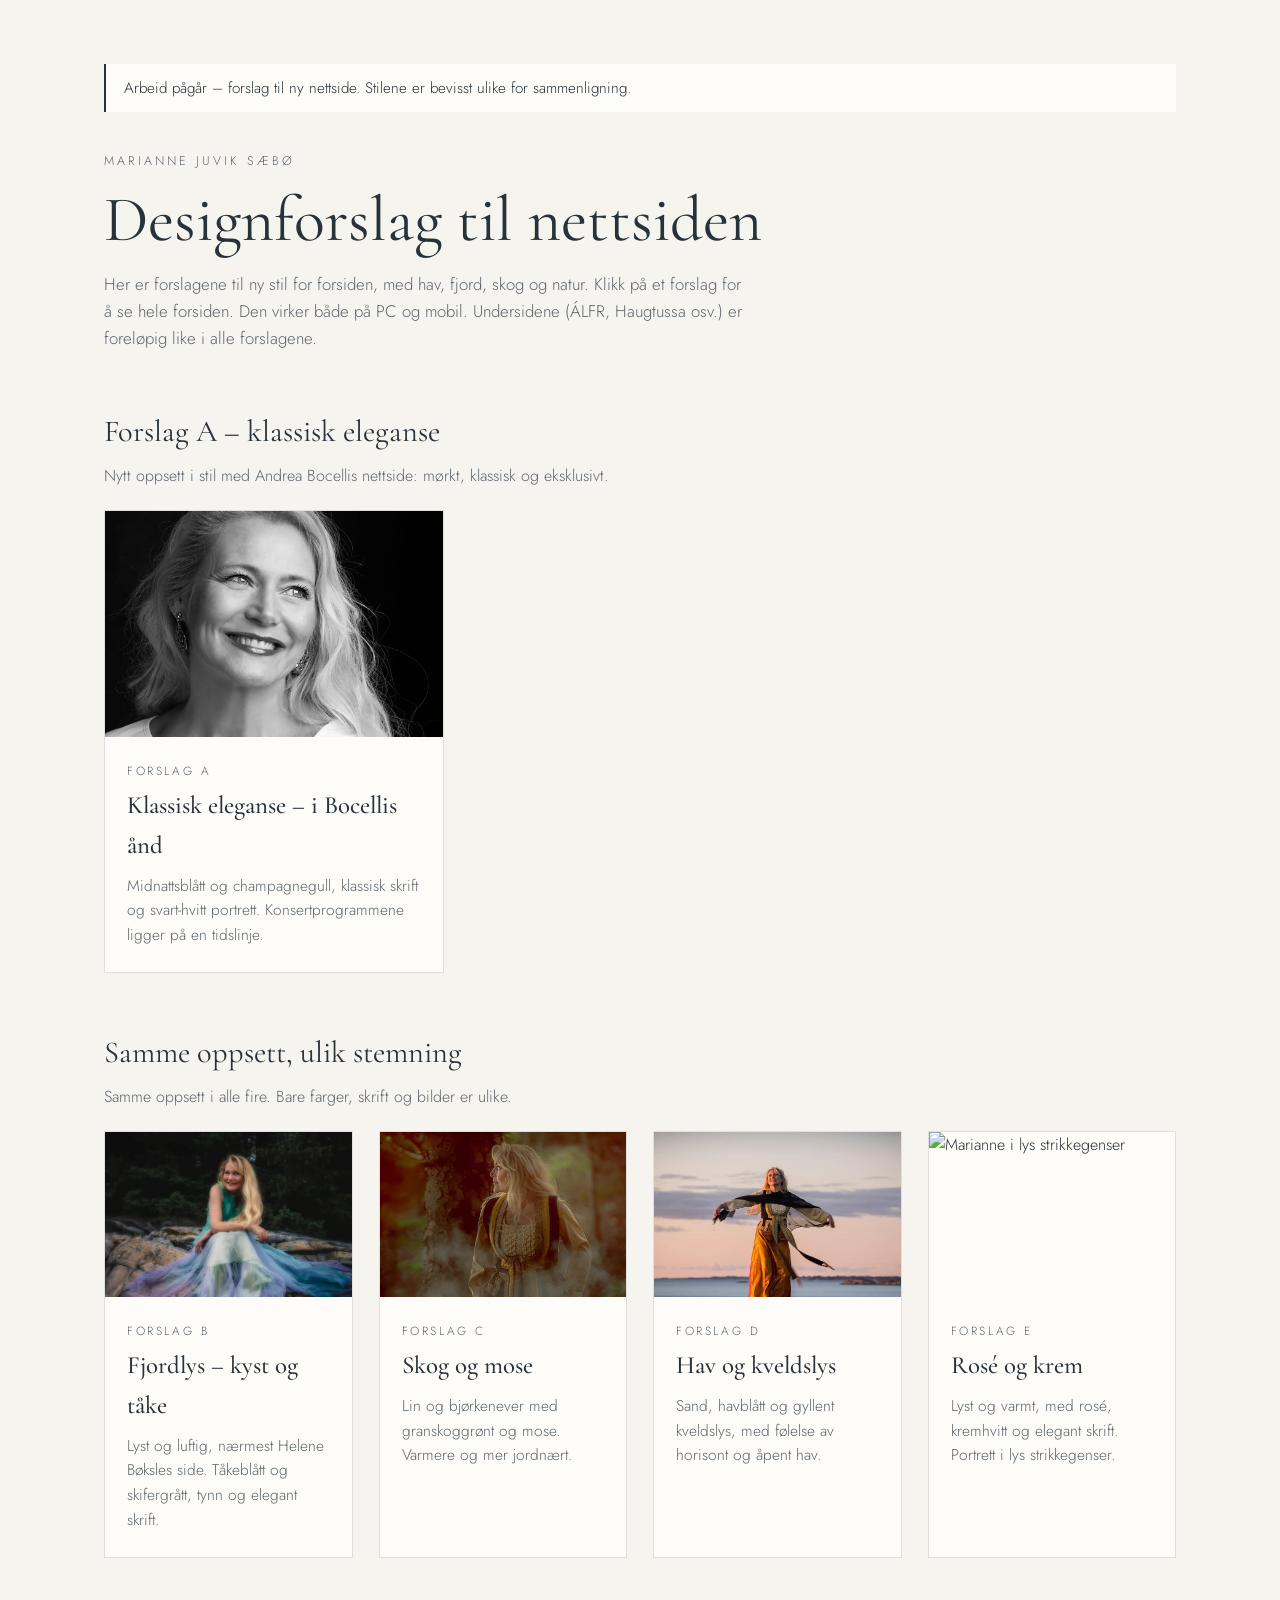
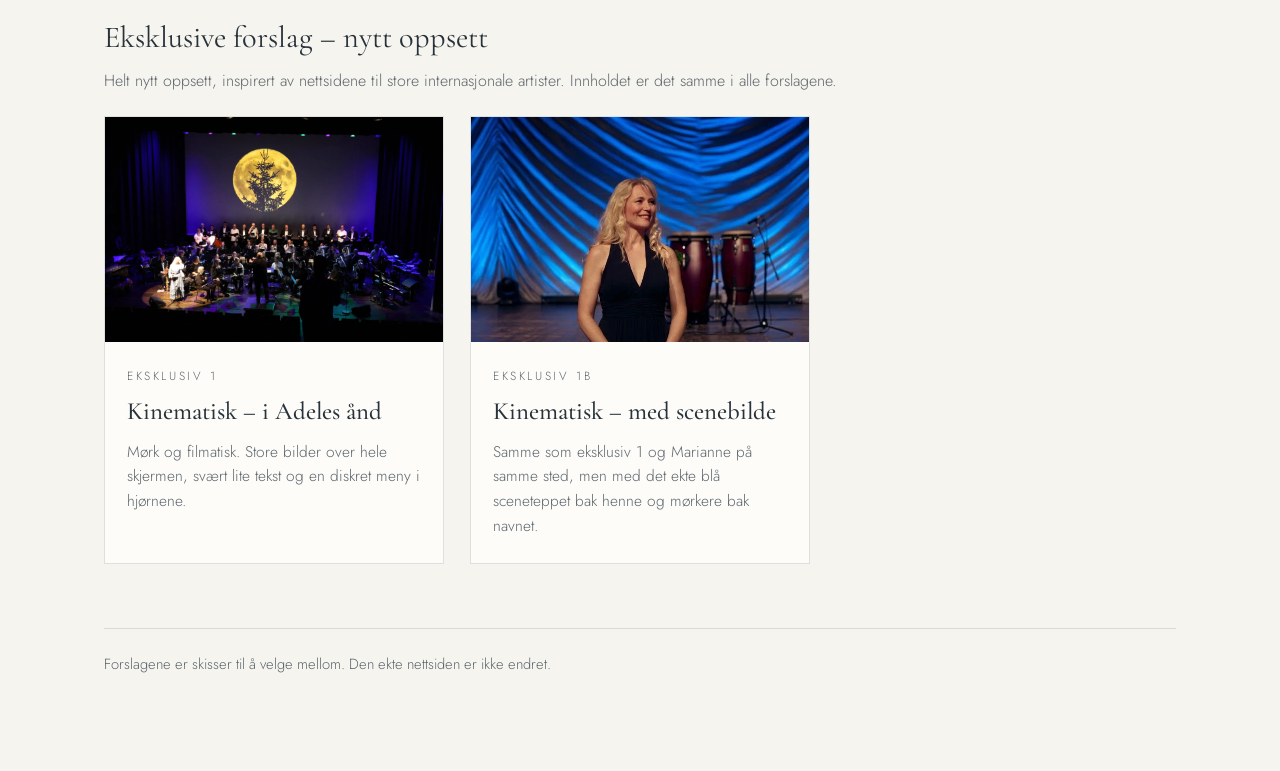
==== commit ce7916e4: "Bocelli-forslaget som Forslag A øverst på oversikten, og intro med navn og «Offisiell nettside» Co-A" ====
--- a/index.html
+++ b/index.html
@@ -92,13 +92,26 @@
       Den virker både på PC og mobil. Undersidene (ÁLFR, Haugtussa osv.) er foreløpig like i alle forslagene.
     </p>
 
-    <h2>Forslag 3 – samme oppsett, ulik stemning</h2>
+    <h2>Forslag A – klassisk eleganse</h2>
+    <p class="forklaring">Nytt oppsett i stil med Andrea Bocellis nettside: mørkt, klassisk og eksklusivt.</p>
+    <div class="rutenett">
+      <a class="kort" href="eksklusiv-2.html">
+        <img src="nye-bilder/22-portrett-sh.webp" alt="Svart-hvitt portrett av Marianne i hvit bluse" style="object-position: 50% 22%">
+        <span class="kort-tekst">
+          <span class="bokstav">Forslag A</span>
+          <h3>Klassisk eleganse – i Bocellis ånd</h3>
+          <p>Midnattsblått og champagnegull, klassisk skrift og svart-hvitt portrett. Konsertprogrammene ligger på en tidslinje.</p>
+        </span>
+      </a>
+    </div>
+
+    <h2>Samme oppsett, ulik stemning</h2>
     <p class="forklaring">Samme oppsett i alle fire. Bare farger, skrift og bilder er ulike.</p>
     <div class="rutenett rutenett--fire">
       <a class="kort" href="index-a.html">
         <img src="nye-bilder/1.webp" alt="Marianne på svaberget i tyllkjole" style="object-position: 50% 30%">
         <span class="kort-tekst">
-          <span class="bokstav">Forslag A</span>
+          <span class="bokstav">Forslag B</span>
           <h3>Fjordlys – kyst og tåke</h3>
           <p>Lyst og luftig, nærmest Helene Bøksles side. Tåkeblått og skifergrått, tynn og elegant skrift.</p>
         </span>
@@ -106,7 +119,7 @@
       <a class="kort" href="index-b.html">
         <img src="nye-bilder/10.webp" alt="Marianne i bunad i tåkete skog" style="object-position: 50% 25%">
         <span class="kort-tekst">
-          <span class="bokstav">Forslag B</span>
+          <span class="bokstav">Forslag C</span>
           <h3>Skog og mose</h3>
           <p>Lin og bjørkenever med granskoggrønt og mose. Varmere og mer jordnært.</p>
         </span>
@@ -114,7 +127,7 @@
       <a class="kort" href="index-c.html">
         <img src="nye-bilder/13.webp" alt="Marianne i gullkjole på kystheia i solnedgang" style="object-position: 50% 35%">
         <span class="kort-tekst">
-          <span class="bokstav">Forslag C</span>
+          <span class="bokstav">Forslag D</span>
           <h3>Hav og kveldslys</h3>
           <p>Sand, havblått og gyllent kveldslys, med følelse av horisont og åpent hav.</p>
         </span>
@@ -122,7 +135,7 @@
       <a class="kort" href="index-d.html">
         <img src="https://res.cloudinary.com/ddr47lhck/image/upload/f_auto,q_auto,c_fill,g_face,w_900,h_600/v1781169224/marianne_skwzxk.png" alt="Marianne i lys strikkegenser" style="object-position: 50% 30%">
         <span class="kort-tekst">
-          <span class="bokstav">Forslag D</span>
+          <span class="bokstav">Forslag E</span>
           <h3>Rosé og krem</h3>
           <p>Lyst og varmt, med rosé, kremhvitt og elegant skrift. Portrett i lys strikkegenser.</p>
         </span>
@@ -148,14 +161,6 @@
           <p>Samme som eksklusiv 1 og Marianne på samme sted, men med det ekte blå sceneteppet bak henne og mørkere bak navnet.</p>
         </span>
       </a>
-      <a class="kort" href="eksklusiv-2.html">
-        <img src="nye-bilder/22-portrett-sh.webp" alt="Svart-hvitt portrett av Marianne i hvit bluse" style="object-position: 50% 22%">
-        <span class="kort-tekst">
-          <span class="bokstav">Eksklusiv 2</span>
-          <h3>Klassisk eleganse – i Bocellis ånd</h3>
-          <p>Midnattsblått og champagnegull, klassisk skrift og svart-hvitt portrett. Konsertprogrammene ligger på en tidslinje.</p>
-        </span>
-      </a>
     </div>
 
     <p class="bunn">
